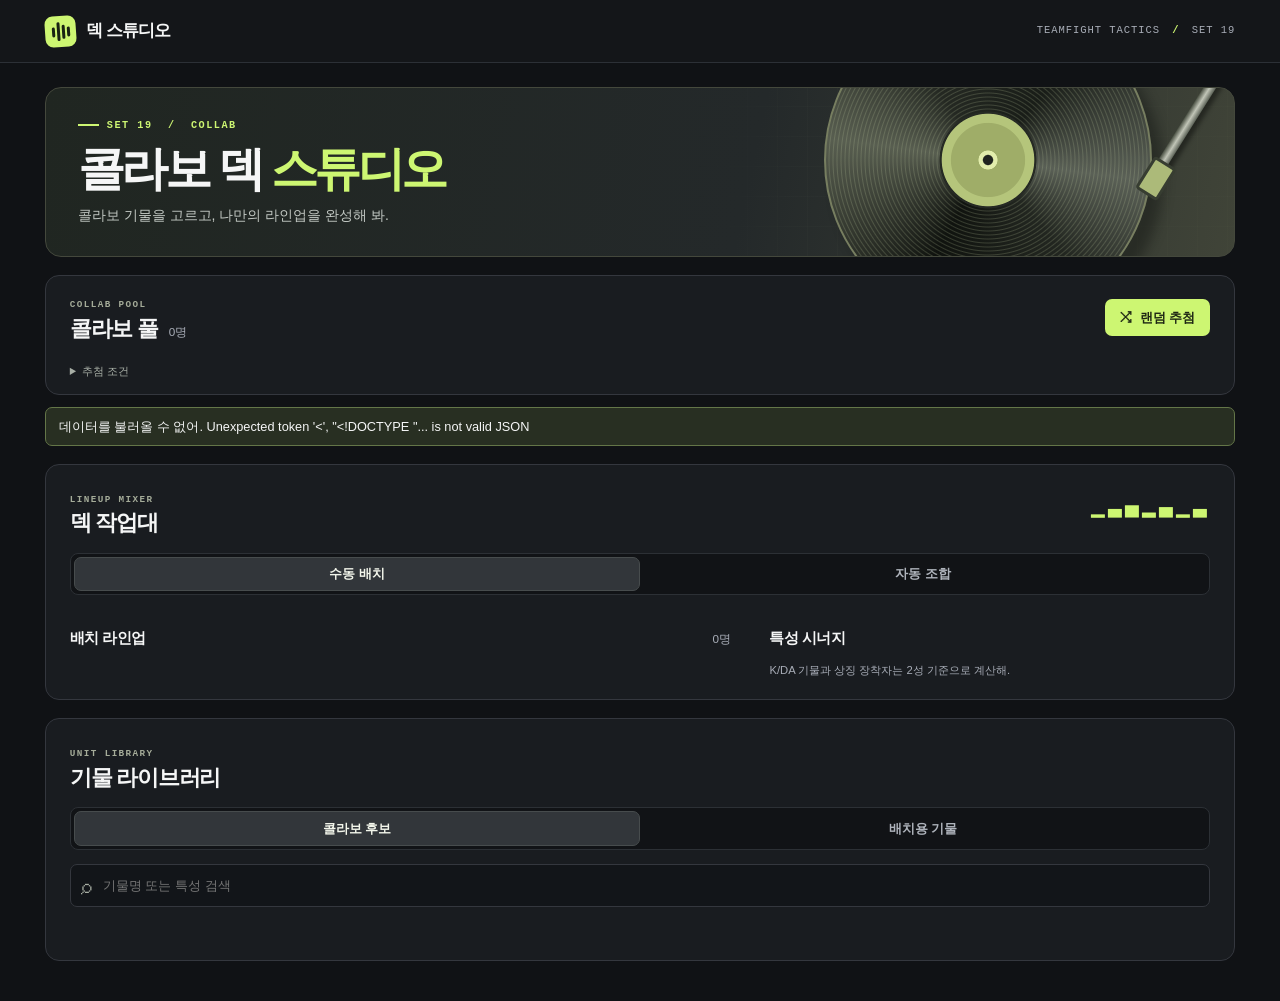
==== index.html @ a112018b "Publish the TFT Collab deck studio as a browser app" ====
﻿<!doctype html>
<html lang="ko" data-backend="server">
<head>
  <meta charset="utf-8">
  <meta name="viewport" content="width=device-width,initial-scale=1">
  <meta name="color-scheme" content="dark">
  <title>콜라보 덱 스튜디오 · TFT</title>
  <link rel="stylesheet" href="./style.css">
  <script src="./ui.js" defer></script>
</head>
<body>
<header><div class="wrap nav"><div class="brand"><i class="brandmark" aria-hidden="true"><b></b><b></b><b></b><b></b></i>덱 스튜디오</div><span>TEAMFIGHT TACTICS <b>/</b> SET 19</span></div></header>
<main class="wrap">
  <section class="hero">
    <div class="art" aria-hidden="true"><div class="record"></div><div class="arm"></div></div>
    <div class="hero-copy"><div class="eyebrow"><i></i> SET 19 &nbsp;/&nbsp; COLLAB</div><h1>콜라보 덱 <em>스튜디오</em></h1><p>콜라보 기물을 고르고, 나만의 라인업을 완성해 봐.</p></div>
  </section>
  <section class="panel pool">
    <div class="heading"><div><span class="overline">COLLAB POOL</span><h2>콜라보 풀 <small id="pool-count">0명</small></h2></div><button id="random" class="lime"><span aria-hidden="true">⤨</span> 랜덤 추첨</button></div>
    <div id="picks"></div>
    <details class="rules"><summary>추첨 조건</summary><p>1코스트 2명, 2·3코스트 각 1명, 4·5코스트 중 한 명 또는 각각 한 명을 뽑아. 해금 기물을 제외하고, 기본 특성이 2개인 기물끼리 특성이 겹치지 않는 조합이야.</p></details>
  </section>
  <div id="feedback" role="status" aria-live="polite"></div>
  <div class="workspace">
    <section class="panel board">
      <div class="heading"><div><span class="overline">LINEUP MIXER</span><h2>덱 작업대</h2></div><span class="wave" aria-hidden="true">▂▅▇▃▆▂▅</span></div>
      <div class="tabs" id="board-tabs"><button data-mode="manual" aria-pressed="true">수동 배치</button><button data-mode="auto" aria-pressed="false">자동 조합</button></div>
      <div id="auto" hidden><p class="note">소나 해금 후의 덱을 추천해. 콜라보 풀에서 2명을 고르고 소나를 더해 3콜라보를 맞춰.</p><label class="control">목표 인원 <select id="level"></select></label>
        <div class="unlock-controls">
          <details><summary>해금 기물 <small id="unlock-count"></small></summary><div id="unlocks"></div></details>
          <div>
            <button type="button" id="unlock-all">모든 해금 기물 사용</button>
            <button type="button" id="unlock-none">전체 해제</button>
          </div>
        </div>
        <details><summary>보유 상징 <small id="owned-count"></small></summary><div id="inventory"></div></details>
        <button id="build" class="lime">덱 자동 완성</button>
      </div>
      <div class="lineup-results">
        <div>
          <div class="section-title"><h3 id="team-title">배치 라인업</h3><small id="team-count">0명</small></div>
          <div id="team"></div><div id="editor"></div><div id="unused"></div>
        </div>
        <div>
          <div class="section-title"><h3>특성 시너지</h3><small id="active-count"></small></div><div id="synergies"></div>
          <p class="footnote">K/DA 기물과 상징 장착자는 2성 기준으로 계산해.</p>
        </div>
      </div>
    </section>
    <section class="panel library">
      <div class="heading"><div><span class="overline">UNIT LIBRARY</span><h2>기물 라이브러리</h2></div></div>
      <div class="tabs" id="library-tabs"><button data-lib="pool" aria-pressed="true">콜라보 후보</button><button data-lib="all" aria-pressed="false">배치용 기물</button></div>
      <label class="search"><span aria-hidden="true">⌕</span><input id="search" type="search" placeholder="기물명 또는 특성 검색" aria-label="기물명 또는 특성 검색"></label>
      <div class="filters" id="costs" aria-label="코스트 필터"></div>
      <div class="sub"><span id="library-hint"></span><label id="drawn-filter" hidden><input id="only" type="checkbox"> 콜라보만</label></div>
      <div id="roster" class="roster"></div>
    </section>
  </div>
</main></body></html>
---- style.css ----
﻿:root{--bg:#101215;--panel:#191c20;--edge:#34373e;--soft:#a8adb7;--lime:#cdf672;--text:#f5f6f6;font:15px/1.5 "Inter","Malgun Gothic","맑은 고딕",sans-serif;color:var(--text);background:var(--bg)}
*{box-sizing:border-box}body{margin:0}button,input,select{font:inherit}button,select,summary{cursor:pointer}button,input,select{color:inherit}button,select,input[type=search],input[type=number]{background:#24272d;border:1px solid var(--edge);border-radius:7px}button{padding:.43rem .75rem;font-weight:650}button:hover:not(:disabled){border-color:#848d75}button:disabled{opacity:.48;cursor:default}button:focus-visible,input:focus-visible,summary:focus-visible,select:focus-visible{outline:2px solid var(--lime);outline-offset:3px}.wrap{width:min(1380px,calc(100% - 7vw));margin:auto}[hidden]{display:none!important}
header{border-bottom:1px solid #2c3036;background:#141619}.nav{height:62px;display:flex;align-items:center;justify-content:space-between}.brand{display:flex;align-items:center;gap:10px;font-size:1.13rem;font-weight:850;letter-spacing:-.05em}.brandmark{background:var(--lime);width:31px;height:31px;border-radius:8px;display:flex;gap:2px;align-items:center;justify-content:center;transform:rotate(-4deg)}.brandmark b{height:10px;width:3px;background:#192313;border-radius:3px}.brandmark b:nth-child(2){height:19px}.brandmark b:nth-child(3){height:14px}.nav>span,.overline,.eyebrow,.wave{font-family:"IBM Plex Mono",Consolas,monospace}.nav>span{font-size:.7rem;letter-spacing:.09em;color:var(--soft)}.nav>span b{margin:0 5px;color:var(--lime)}
.hero{position:relative;isolation:isolate;overflow:hidden;margin:24px 0 18px;border:1px solid #44483c;border-radius:16px;min-height:170px;display:flex;align-items:center;background:linear-gradient(102deg,#202621,#24292a 59%,#404438)}.hero-copy{padding:24px 32px}.eyebrow,.overline{font-size:.68rem;letter-spacing:.15em;font-weight:700}.eyebrow{color:var(--lime);display:flex;align-items:center;gap:8px}.eyebrow i{width:21px;height:2px;background:var(--lime)}h1,h2,h3,p{margin:0}h1{font-size:clamp(2rem,3.7vw,3.6rem);line-height:1.28;letter-spacing:-.075em;font-weight:900;margin:6px 0}h1 em{color:var(--lime);font-style:normal}.hero p{font-size:.93rem;color:#c3c9c4}.art{z-index:-1;position:absolute;right:0;top:0;width:46%;height:100%;overflow:hidden;background:repeating-linear-gradient(90deg,transparent 0 29px,#c1c99b0a 30px),repeating-linear-gradient(0deg,transparent 0 29px,#c1c99b0a 30px);mask-image:linear-gradient(90deg,transparent,#000 20%)}.record{position:absolute;right:15%;top:-55%;width:328px;aspect-ratio:1;border-radius:50%;border:2px solid #777e60;box-shadow:12px 14px 12px #10120e66;background:radial-gradient(circle,#20241f 0 2%,#e2edac 2.5% 4%,#9fad68 4.3% 16%,#b5c57b 16.4% 20%,#262a24 20.4% 21%,transparent 21.3%),repeating-radial-gradient(circle,transparent 0 2px,#b9c59a38 3px,transparent 4px),conic-gradient(from 40deg,#191d18,#5a6056 16%,#222620 28%,#10130f 47%,#585e50 66%,#242822 79%,#191d18)}.arm{position:absolute;right:8%;top:-30px;height:140px;width:11px;border-radius:8px;background:linear-gradient(90deg,#484e41,#c1c5b7,#5d6358);transform:rotate(32deg);box-shadow:5px 4px 4px #0006}.arm:after{content:"";position:absolute;bottom:-7px;left:-5px;width:20px;height:32px;background:#acba79;border:3px solid #373d31;border-radius:4px}
.panel{background:var(--panel);border:1px solid var(--edge);border-radius:14px;padding:21px 24px}.heading,.section-title,.sub,.control,.inventory-row,.team-row,.pick,.synergy{display:flex;align-items:center;justify-content:space-between;gap:10px}.overline{color:#a5ac99;font-size:.62rem}.heading h2{font-size:1.45rem;letter-spacing:-.055em;line-height:1.4}.heading small,.section-title small,summary small{color:var(--soft);font-size:.78rem;font-weight:500;letter-spacing:0}.heading h2 small{margin-left:6px}.lime{background:var(--lime);color:#1e2714;border:0;font-size:.85rem;padding:.62rem .98rem}.lime:hover:not(:disabled){background:#e0ffac}.lime span{margin-right:4px}.pool{padding-top:15px;padding-bottom:14px}#picks{display:flex;gap:8px;flex-wrap:wrap;margin-top:12px}.pick{padding:3px 8px 3px 3px;gap:7px;background:#272d25;font-size:.8rem}.pick img{width:31px;height:31px;border-radius:4px;object-fit:cover}.pick b{color:var(--soft)}.empty-picks{border:1px dashed #444941;border-radius:7px;color:#abb1a6;width:100%;padding:9px 13px;font-size:.83rem}.rules{margin-top:7px;font-size:.74rem;color:#a7aea5}.rules p{padding-top:5px}.workspace{display:grid;gap:18px;grid-template-columns:minmax(0,1fr);align-items:start;margin:18px 0 40px}.tabs{display:flex;padding:3px;border-radius:8px;background:#111316;border:1px solid #2c3035;margin:14px 0}.tabs button{flex:1;background:none;border:1px solid transparent;color:#aeb3bb;font-size:.87rem}.tabs button[aria-pressed=true]{background:#32363a;color:#f3f6eb;border-color:#474c4d}.search{display:flex;border:1px solid var(--edge);border-radius:7px;background:#121519;align-items:center;gap:8px;padding:5px 10px}.search span{font-size:1.4rem;color:#a8afa4}.search input[type=search]{width:100%;background:transparent;border:0;padding:3px;font-size:.86rem}.filters{display:flex;flex-wrap:wrap;gap:6px;margin:12px 0}.filters button{padding:3px 10px;font-size:.78rem;color:#c1c4cb}.filters button[aria-pressed=true]{background:#333d26;color:var(--lime);border-color:#657449}.sub{font-size:.75rem;color:var(--soft);margin:8px 0}.sub input,input[type=checkbox]{accent-color:var(--lime)}.roster{display:grid;grid-template-columns:repeat(auto-fill,minmax(100px,1fr));gap:8px}.unit{display:flex;flex-direction:column;text-align:left;padding:0;overflow:hidden;border:1px solid #40434a;background:#202328;min-width:0;position:relative}.unit[aria-pressed=true]{outline:1px solid var(--lime);border-color:var(--lime)}.portrait{position:relative;width:100%;height:auto;aspect-ratio:1.46;background:#353943;border-bottom:2px solid var(--cost)}.portrait img{width:100%;height:100%;object-fit:cover;display:block}.coin{position:absolute;left:5px;top:5px;background:#12151be8;color:var(--cost);font:700 .69rem/1.55 Consolas,monospace;padding:0 5px;border-radius:4px}.unit strong,.unit .traits{display:block;width:100%;white-space:nowrap;overflow:hidden;text-overflow:ellipsis;padding:0 7px}.unit strong{font-size:.88rem;margin-top:4px}.unit .traits{font-size:.67rem;font-weight:400;color:#aeb2bb;margin:1px 0 6px}.wave{color:var(--lime);letter-spacing:2px}.section-title{margin:18px 0 9px}.section-title h3{font-size:1rem;letter-spacing:-.04em}.quiet{display:block;padding:18px 12px;color:var(--soft);font-size:.83rem;background:#14171b;border:1px dashed #3a4045;border-radius:8px;text-align:center}.roster>.quiet{grid-column:1/-1}.footnote,.note{color:var(--soft);font-size:.75rem;margin-top:12px}.team-row,.synergy,.inventory-row{padding:6px 0;border-bottom:1px solid #30333a}.team-row img,.synergy img{width:36px;height:36px;object-fit:cover;border-radius:4px}.team-row button:first-child{display:flex;align-items:center;text-align:left;gap:8px;flex:1;background:none;border-color:transparent;padding:2px}.team-row button[aria-pressed=true]{background:#2d3328;border-color:#607447}.team-row button small,.team-row .result small{display:block;color:var(--soft);font-size:.72rem;font-weight:400}.team-row .result{display:flex;align-items:center;gap:8px}.team-row .remove{padding:2px 8px;color:var(--soft)}.synergy img{width:24px;height:24px;object-fit:contain}.synergy span:nth-child(2){flex:1}.synergy{font-size:.84rem}.synergy small{color:var(--soft)}.synergy.active small{color:var(--lime)}.control{font-size:.85rem;margin:8px 0}.control select,#editor select{max-width:70%}select{padding:5px 7px}#auto details{padding:8px 0;font-size:.84rem;border-bottom:1px solid var(--edge)}#build{width:100%;margin-top:12px}#unlocks,#inventory{max-height:230px;overflow:auto}#unlocks label{display:block;padding:4px}#unlocks label small{display:block;margin-left:24px;color:var(--soft)}.inventory-row input{width:62px;padding:3px}.editor{background:#23272b;padding:10px 13px;border-radius:8px;font-size:.83rem;margin:10px 0}.editor button{font-size:.76rem}.equipment{display:flex;flex-wrap:wrap;gap:5px;margin-top:6px}.muted{color:var(--soft)}#feedback:not(:empty){margin:12px 0;padding:9px 13px;border:1px solid #647648;background:#282f22;border-radius:7px;font-size:.85rem}#feedback:empty{display:none}

@media(max-width:850px){.wrap{width:calc(100% - 28px)}.workspace{gap:12px}.panel{padding:15px}.hero-copy{padding:20px}.record{right:-20%}.hero{min-height:145px}.roster{grid-template-columns:repeat(auto-fill,minmax(85px,1fr))}}
@media(max-width:650px){.workspace{grid-template-columns:minmax(0,1fr)}.roster{max-height:52vh;overflow:auto;grid-template-columns:repeat(auto-fill,minmax(82px,1fr))}.nav{height:48px}.nav>span{font-size:.58rem}.hero{margin-top:14px}.hero-copy{max-width:85%}.hero p{font-size:.78rem}.art{width:31%;opacity:.55}.record{right:-180px}.arm{display:none}.heading h2{font-size:1.25rem}.pool .lime{padding:.5rem .65rem}.heading{gap:5px}}

.lineup-results {
  display: grid;
  grid-template-columns: minmax(0, 3fr) minmax(0, 2fr);
  gap: clamp(16px, 3vw, 40px);
}
#team {
  display: grid;
  grid-template-columns: repeat(auto-fit, minmax(min(100%, 240px), 1fr));
  align-items: start;
  column-gap: 16px;
}
#team > .quiet { grid-column: 1 / -1; }
@media (max-width: 580px) {
  .lineup-results { grid-template-columns: minmax(0, 1fr); gap: 0; }
}
.unlock-controls {
  display: grid;
  grid-template-columns: minmax(0, 1fr) auto;
  align-items: start;
  gap: 8px;
}
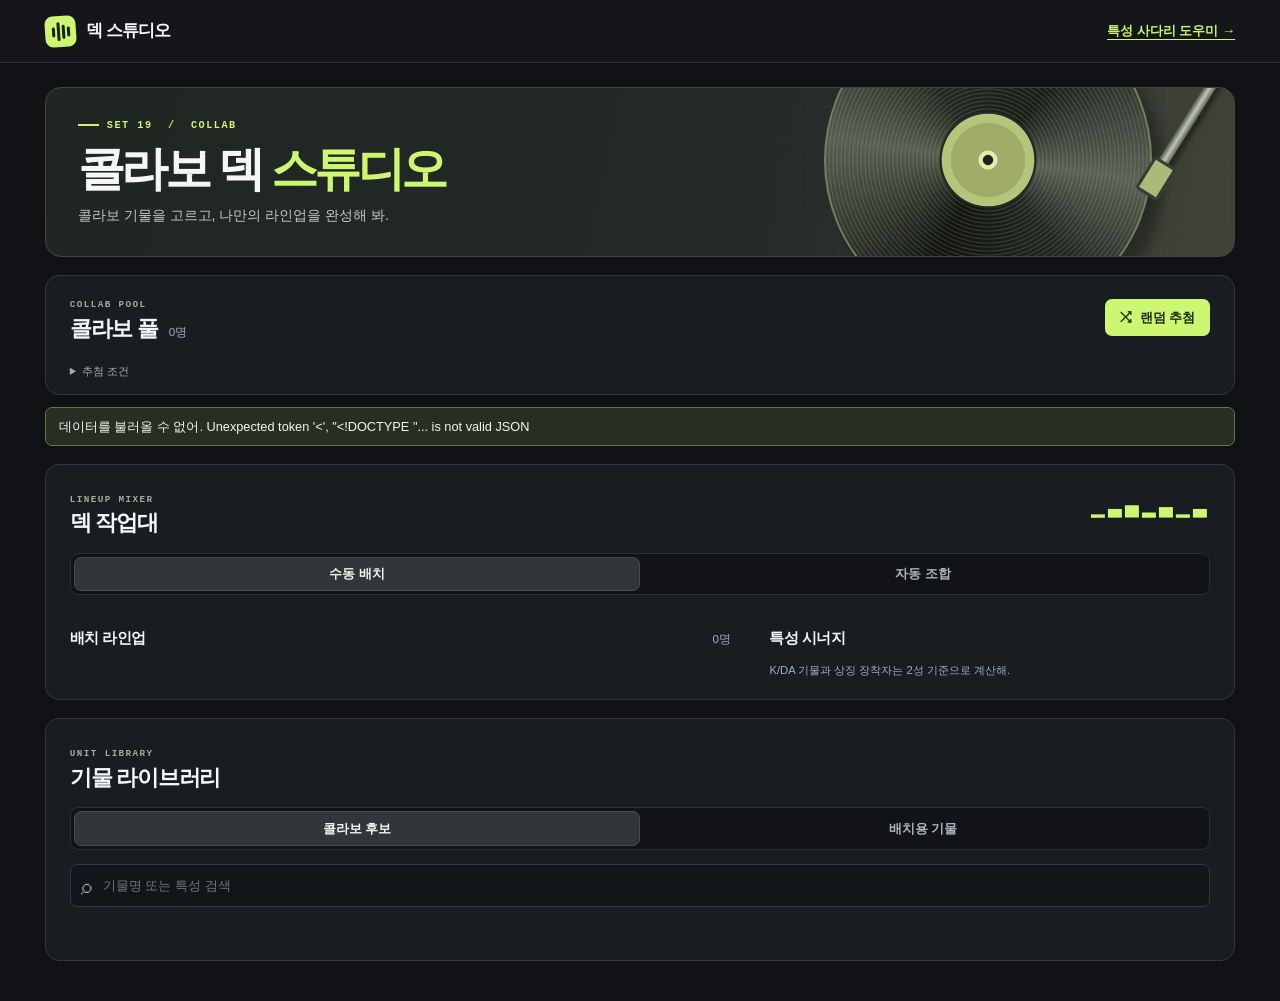
==== commit f8aaf2e4: "Add standalone trait ladder planner and team code copying" ====
--- a/index.html
+++ b/index.html
@@ -9,7 +9,7 @@
   <script src="./ui.js" defer></script>
 </head>
 <body>
-<header><div class="wrap nav"><div class="brand"><i class="brandmark" aria-hidden="true"><b></b><b></b><b></b><b></b></i>덱 스튜디오</div><span>TEAMFIGHT TACTICS <b>/</b> SET 19</span></div></header>
+<header><nav class="wrap nav" aria-label="도구 이동"><div class="brand"><i class="brandmark" aria-hidden="true"><b></b><b></b><b></b><b></b></i>덱 스튜디오</div><a href="./ladder.html">특성 사다리 도우미 →</a></nav></header>
 <main class="wrap">
   <section class="hero">
     <div class="art" aria-hidden="true"><div class="record"></div><div class="arm"></div></div>
--- a/style.css
+++ b/style.css
@@ -2,7 +2,7 @@
 *{box-sizing:border-box}body{margin:0}button,input,select{font:inherit}button,select,summary{cursor:pointer}button,input,select{color:inherit}button,select,input[type=search],input[type=number]{background:#24272d;border:1px solid var(--edge);border-radius:7px}button{padding:.43rem .75rem;font-weight:650}button:hover:not(:disabled){border-color:#848d75}button:disabled{opacity:.48;cursor:default}button:focus-visible,input:focus-visible,summary:focus-visible,select:focus-visible{outline:2px solid var(--lime);outline-offset:3px}.wrap{width:min(1380px,calc(100% - 7vw));margin:auto}[hidden]{display:none!important}
 header{border-bottom:1px solid #2c3036;background:#141619}.nav{height:62px;display:flex;align-items:center;justify-content:space-between}.brand{display:flex;align-items:center;gap:10px;font-size:1.13rem;font-weight:850;letter-spacing:-.05em}.brandmark{background:var(--lime);width:31px;height:31px;border-radius:8px;display:flex;gap:2px;align-items:center;justify-content:center;transform:rotate(-4deg)}.brandmark b{height:10px;width:3px;background:#192313;border-radius:3px}.brandmark b:nth-child(2){height:19px}.brandmark b:nth-child(3){height:14px}.nav>span,.overline,.eyebrow,.wave{font-family:"IBM Plex Mono",Consolas,monospace}.nav>span{font-size:.7rem;letter-spacing:.09em;color:var(--soft)}.nav>span b{margin:0 5px;color:var(--lime)}
 .hero{position:relative;isolation:isolate;overflow:hidden;margin:24px 0 18px;border:1px solid #44483c;border-radius:16px;min-height:170px;display:flex;align-items:center;background:linear-gradient(102deg,#202621,#24292a 59%,#404438)}.hero-copy{padding:24px 32px}.eyebrow,.overline{font-size:.68rem;letter-spacing:.15em;font-weight:700}.eyebrow{color:var(--lime);display:flex;align-items:center;gap:8px}.eyebrow i{width:21px;height:2px;background:var(--lime)}h1,h2,h3,p{margin:0}h1{font-size:clamp(2rem,3.7vw,3.6rem);line-height:1.28;letter-spacing:-.075em;font-weight:900;margin:6px 0}h1 em{color:var(--lime);font-style:normal}.hero p{font-size:.93rem;color:#c3c9c4}.art{z-index:-1;position:absolute;right:0;top:0;width:46%;height:100%;overflow:hidden;background:repeating-linear-gradient(90deg,transparent 0 29px,#c1c99b0a 30px),repeating-linear-gradient(0deg,transparent 0 29px,#c1c99b0a 30px);mask-image:linear-gradient(90deg,transparent,#000 20%)}.record{position:absolute;right:15%;top:-55%;width:328px;aspect-ratio:1;border-radius:50%;border:2px solid #777e60;box-shadow:12px 14px 12px #10120e66;background:radial-gradient(circle,#20241f 0 2%,#e2edac 2.5% 4%,#9fad68 4.3% 16%,#b5c57b 16.4% 20%,#262a24 20.4% 21%,transparent 21.3%),repeating-radial-gradient(circle,transparent 0 2px,#b9c59a38 3px,transparent 4px),conic-gradient(from 40deg,#191d18,#5a6056 16%,#222620 28%,#10130f 47%,#585e50 66%,#242822 79%,#191d18)}.arm{position:absolute;right:8%;top:-30px;height:140px;width:11px;border-radius:8px;background:linear-gradient(90deg,#484e41,#c1c5b7,#5d6358);transform:rotate(32deg);box-shadow:5px 4px 4px #0006}.arm:after{content:"";position:absolute;bottom:-7px;left:-5px;width:20px;height:32px;background:#acba79;border:3px solid #373d31;border-radius:4px}
-.panel{background:var(--panel);border:1px solid var(--edge);border-radius:14px;padding:21px 24px}.heading,.section-title,.sub,.control,.inventory-row,.team-row,.pick,.synergy{display:flex;align-items:center;justify-content:space-between;gap:10px}.overline{color:#a5ac99;font-size:.62rem}.heading h2{font-size:1.45rem;letter-spacing:-.055em;line-height:1.4}.heading small,.section-title small,summary small{color:var(--soft);font-size:.78rem;font-weight:500;letter-spacing:0}.heading h2 small{margin-left:6px}.lime{background:var(--lime);color:#1e2714;border:0;font-size:.85rem;padding:.62rem .98rem}.lime:hover:not(:disabled){background:#e0ffac}.lime span{margin-right:4px}.pool{padding-top:15px;padding-bottom:14px}#picks{display:flex;gap:8px;flex-wrap:wrap;margin-top:12px}.pick{padding:3px 8px 3px 3px;gap:7px;background:#272d25;font-size:.8rem}.pick img{width:31px;height:31px;border-radius:4px;object-fit:cover}.pick b{color:var(--soft)}.empty-picks{border:1px dashed #444941;border-radius:7px;color:#abb1a6;width:100%;padding:9px 13px;font-size:.83rem}.rules{margin-top:7px;font-size:.74rem;color:#a7aea5}.rules p{padding-top:5px}.workspace{display:grid;gap:18px;grid-template-columns:minmax(0,1fr);align-items:start;margin:18px 0 40px}.tabs{display:flex;padding:3px;border-radius:8px;background:#111316;border:1px solid #2c3035;margin:14px 0}.tabs button{flex:1;background:none;border:1px solid transparent;color:#aeb3bb;font-size:.87rem}.tabs button[aria-pressed=true]{background:#32363a;color:#f3f6eb;border-color:#474c4d}.search{display:flex;border:1px solid var(--edge);border-radius:7px;background:#121519;align-items:center;gap:8px;padding:5px 10px}.search span{font-size:1.4rem;color:#a8afa4}.search input[type=search]{width:100%;background:transparent;border:0;padding:3px;font-size:.86rem}.filters{display:flex;flex-wrap:wrap;gap:6px;margin:12px 0}.filters button{padding:3px 10px;font-size:.78rem;color:#c1c4cb}.filters button[aria-pressed=true]{background:#333d26;color:var(--lime);border-color:#657449}.sub{font-size:.75rem;color:var(--soft);margin:8px 0}.sub input,input[type=checkbox]{accent-color:var(--lime)}.roster{display:grid;grid-template-columns:repeat(auto-fill,minmax(100px,1fr));gap:8px}.unit{display:flex;flex-direction:column;text-align:left;padding:0;overflow:hidden;border:1px solid #40434a;background:#202328;min-width:0;position:relative}.unit[aria-pressed=true]{outline:1px solid var(--lime);border-color:var(--lime)}.portrait{position:relative;width:100%;height:auto;aspect-ratio:1.46;background:#353943;border-bottom:2px solid var(--cost)}.portrait img{width:100%;height:100%;object-fit:cover;display:block}.coin{position:absolute;left:5px;top:5px;background:#12151be8;color:var(--cost);font:700 .69rem/1.55 Consolas,monospace;padding:0 5px;border-radius:4px}.unit strong,.unit .traits{display:block;width:100%;white-space:nowrap;overflow:hidden;text-overflow:ellipsis;padding:0 7px}.unit strong{font-size:.88rem;margin-top:4px}.unit .traits{font-size:.67rem;font-weight:400;color:#aeb2bb;margin:1px 0 6px}.wave{color:var(--lime);letter-spacing:2px}.section-title{margin:18px 0 9px}.section-title h3{font-size:1rem;letter-spacing:-.04em}.quiet{display:block;padding:18px 12px;color:var(--soft);font-size:.83rem;background:#14171b;border:1px dashed #3a4045;border-radius:8px;text-align:center}.roster>.quiet{grid-column:1/-1}.footnote,.note{color:var(--soft);font-size:.75rem;margin-top:12px}.team-row,.synergy,.inventory-row{padding:6px 0;border-bottom:1px solid #30333a}.team-row img,.synergy img{width:36px;height:36px;object-fit:cover;border-radius:4px}.team-row button:first-child{display:flex;align-items:center;text-align:left;gap:8px;flex:1;background:none;border-color:transparent;padding:2px}.team-row button[aria-pressed=true]{background:#2d3328;border-color:#607447}.team-row button small,.team-row .result small{display:block;color:var(--soft);font-size:.72rem;font-weight:400}.team-row .result{display:flex;align-items:center;gap:8px}.team-row .remove{padding:2px 8px;color:var(--soft)}.synergy img{width:24px;height:24px;object-fit:contain}.synergy span:nth-child(2){flex:1}.synergy{font-size:.84rem}.synergy small{color:var(--soft)}.synergy.active small{color:var(--lime)}.control{font-size:.85rem;margin:8px 0}.control select,#editor select{max-width:70%}select{padding:5px 7px}#auto details{padding:8px 0;font-size:.84rem;border-bottom:1px solid var(--edge)}#build{width:100%;margin-top:12px}#unlocks,#inventory{max-height:230px;overflow:auto}#unlocks label{display:block;padding:4px}#unlocks label small{display:block;margin-left:24px;color:var(--soft)}.inventory-row input{width:62px;padding:3px}.editor{background:#23272b;padding:10px 13px;border-radius:8px;font-size:.83rem;margin:10px 0}.editor button{font-size:.76rem}.equipment{display:flex;flex-wrap:wrap;gap:5px;margin-top:6px}.muted{color:var(--soft)}#feedback:not(:empty){margin:12px 0;padding:9px 13px;border:1px solid #647648;background:#282f22;border-radius:7px;font-size:.85rem}#feedback:empty{display:none}
+.panel{background:var(--panel);border:1px solid var(--edge);border-radius:14px;padding:21px 24px}.heading,.section-title,.sub,.control,.inventory-row,.team-row,.pick,.synergy{display:flex;align-items:center;justify-content:space-between;gap:10px}.overline{color:#a5ac99;font-size:.62rem}.heading h2{font-size:1.45rem;letter-spacing:-.055em;line-height:1.4}.heading small,.section-title small,summary small{color:var(--soft);font-size:.78rem;font-weight:500;letter-spacing:0}.heading h2 small{margin-left:6px}.lime{background:var(--lime);color:#1e2714;border:0;font-size:.85rem;padding:.62rem .98rem}.lime:hover:not(:disabled){background:#e0ffac}.lime span{margin-right:4px}.pool{padding-top:15px;padding-bottom:14px}#picks{display:flex;gap:8px;flex-wrap:wrap;margin-top:12px}.pick{padding:3px 8px 3px 3px;gap:7px;background:#272d25;font-size:.8rem}.pick img{width:31px;height:31px;border-radius:4px;object-fit:cover}.pick b{color:var(--soft)}.empty-picks{border:1px dashed #444941;border-radius:7px;color:#abb1a6;width:100%;padding:9px 13px;font-size:.83rem}.rules{margin-top:7px;font-size:.74rem;color:#a7aea5}.rules p{padding-top:5px}.workspace{display:grid;gap:18px;grid-template-columns:minmax(0,1fr);align-items:start;margin:18px 0 40px}.tabs{display:flex;padding:3px;border-radius:8px;background:#111316;border:1px solid #2c3035;margin:14px 0}.tabs button{flex:1;background:none;border:1px solid transparent;color:#aeb3bb;font-size:.87rem}.tabs button[aria-pressed=true]{background:#32363a;color:#f3f6eb;border-color:#474c4d}.search{display:flex;border:1px solid var(--edge);border-radius:7px;background:#121519;align-items:center;gap:8px;padding:5px 10px}.search span{font-size:1.4rem;color:#a8afa4}.search input[type=search]{width:100%;background:transparent;border:0;padding:3px;font-size:.86rem}.filters{display:flex;flex-wrap:wrap;gap:6px;margin:12px 0}.filters button{padding:3px 10px;font-size:.78rem;color:#c1c4cb}.filters button[aria-pressed=true]{background:#333d26;color:var(--lime);border-color:#657449}.sub{font-size:.75rem;color:var(--soft);margin:8px 0}.sub input,input[type=checkbox]{accent-color:var(--lime)}.roster{display:grid;grid-template-columns:repeat(auto-fill,minmax(100px,1fr));gap:8px}.unit{display:flex;flex-direction:column;text-align:left;padding:0;overflow:hidden;border:1px solid #40434a;background:#202328;min-width:0;position:relative}.unit[aria-pressed=true]{outline:1px solid var(--lime);border-color:var(--lime)}.portrait{position:relative;width:100%;height:auto;aspect-ratio:1.46;background:#353943;border-bottom:0}.champion-portrait{border:3px solid var(--cost);box-sizing:border-box}.portrait .champion-portrait{border-width:5px}.portrait img{width:100%;height:100%;object-fit:cover;display:block}.coin{position:absolute;left:5px;top:5px;background:#12151be8;color:var(--cost);font:700 .69rem/1.55 Consolas,monospace;padding:0 5px;border-radius:4px}.unit strong,.unit .traits{display:block;width:100%;white-space:nowrap;overflow:hidden;text-overflow:ellipsis;padding:0 7px}.unit strong{font-size:.88rem;margin-top:4px}.unit .traits{font-size:.67rem;font-weight:400;color:#aeb2bb;margin:1px 0 6px}.wave{color:var(--lime);letter-spacing:2px}.section-title{margin:18px 0 9px}.section-title h3{font-size:1rem;letter-spacing:-.04em}.quiet{display:block;padding:18px 12px;color:var(--soft);font-size:.83rem;background:#14171b;border:1px dashed #3a4045;border-radius:8px;text-align:center}.roster>.quiet{grid-column:1/-1}.footnote,.note{color:var(--soft);font-size:.75rem;margin-top:12px}.team-row,.synergy,.inventory-row{padding:6px 0;border-bottom:1px solid #30333a}.team-row img,.synergy img{width:36px;height:36px;object-fit:cover;border-radius:4px}.team-row button:first-child{display:flex;align-items:center;text-align:left;gap:8px;flex:1;background:none;border-color:transparent;padding:2px}.team-row button[aria-pressed=true]{background:#2d3328;border-color:#607447}.team-row button small,.team-row .result small{display:block;color:var(--soft);font-size:.72rem;font-weight:400}.team-row .result{display:flex;align-items:center;gap:8px}.team-row .remove{padding:2px 8px;color:var(--soft)}.synergy img{width:24px;height:24px;object-fit:contain}.synergy span:nth-child(2){flex:1}.synergy{font-size:.84rem}.synergy small{color:var(--soft)}.synergy.active small{color:var(--lime)}.control{font-size:.85rem;margin:8px 0}.control select,#editor select{max-width:70%}select{padding:5px 7px}#auto details{padding:8px 0;font-size:.84rem;border-bottom:1px solid var(--edge)}#build{width:100%;margin-top:12px}#unlocks,#inventory{max-height:230px;overflow:auto}#unlocks label{display:block;padding:4px}#unlocks label small{display:block;margin-left:24px;color:var(--soft)}.inventory-row input{width:62px;padding:3px}.editor{background:#23272b;padding:10px 13px;border-radius:8px;font-size:.83rem;margin:10px 0}.editor button{font-size:.76rem}.equipment{display:flex;flex-wrap:wrap;gap:5px;margin-top:6px}.muted{color:var(--soft)}#feedback:not(:empty){margin:12px 0;padding:9px 13px;border:1px solid #647648;background:#282f22;border-radius:7px;font-size:.85rem}#feedback:empty{display:none}
 
 @media(max-width:850px){.wrap{width:calc(100% - 28px)}.workspace{gap:12px}.panel{padding:15px}.hero-copy{padding:20px}.record{right:-20%}.hero{min-height:145px}.roster{grid-template-columns:repeat(auto-fill,minmax(85px,1fr))}}
 @media(max-width:650px){.workspace{grid-template-columns:minmax(0,1fr)}.roster{max-height:52vh;overflow:auto;grid-template-columns:repeat(auto-fill,minmax(82px,1fr))}.nav{height:48px}.nav>span{font-size:.58rem}.hero{margin-top:14px}.hero-copy{max-width:85%}.hero p{font-size:.78rem}.art{width:31%;opacity:.55}.record{right:-180px}.arm{display:none}.heading h2{font-size:1.25rem}.pool .lime{padding:.5rem .65rem}.heading{gap:5px}}
@@ -18,7 +18,7 @@
   align-items: start;
   column-gap: 16px;
 }
-#team > .quiet { grid-column: 1 / -1; }
+#team > .quiet, #team > .team-code { grid-column: 1 / -1; }
 @media (max-width: 580px) {
   .lineup-results { grid-template-columns: minmax(0, 1fr); gap: 0; }
 }
@@ -28,3 +28,29 @@
   align-items: start;
   gap: 8px;
 }
+.ladder { margin-bottom: 18px; }
+.nav a { color: var(--lime); font-size: .88rem; font-weight: 650; text-underline-offset: 4px; }
+.library .heading + .search { margin-top: 14px; }
+.ladder > .control { justify-content: flex-start; margin-top: 16px; }
+#ladder-guide h3 { margin: 18px 0 8px; font-size: 1rem; }
+#ladder-guide p { font-size: .85rem; margin: 5px 0; }
+.ladder-roster { display: flex; flex-wrap: wrap; gap: 6px; margin-bottom: 10px; }
+.ladder-pick { display: inline-flex; align-items: center; gap: 6px; font-size: .85rem; }
+.ladder-roster .ladder-pick { padding: 3px 8px 3px 3px; background: #272d25; border-radius: 5px; }
+.ladder-pick img { width: 30px; height: 30px; object-fit: cover; border-radius: 3px; }
+.ladder-steps { list-style: none; padding: 0; margin: 0; }
+.ladder-steps li { border-top: 1px solid var(--edge); padding: 4px 0; }
+.ladder-steps summary { font-size: .85rem; }
+.ladder-steps summary b { display: inline-block; width: 4em; }
+.ladder-steps .ladder-pick { vertical-align: middle; }
+.ladder-steps small { margin-left: 10px; color: var(--lime); }
+.ladder-steps p { color: var(--soft); }
+.ladder-choices { display: grid; gap: 6px; }
+.ladder-choice { display: grid; gap: 6px; width: 100%; padding: 10px; text-align: left; }
+.ladder-choice[aria-pressed="true"] { border-color: var(--lime); }
+.ladder-choice .ladder-roster { margin: 0; }
+.ladder-unavailable { margin: 20px 0 12px; font-size: clamp(1.5rem, 4vw, 2.2rem); }
+.ladder-extra-emblems { display: flex; align-items: center; flex-wrap: wrap; gap: 6px; margin-bottom: 12px; }
+.ladder-extra-emblems button { padding: 5px; }
+.ladder-extra-emblems img { display: block; width: 30px; height: 30px; object-fit: contain; }
+.ladder-alternative[aria-pressed="true"] { border-color: var(--lime); }
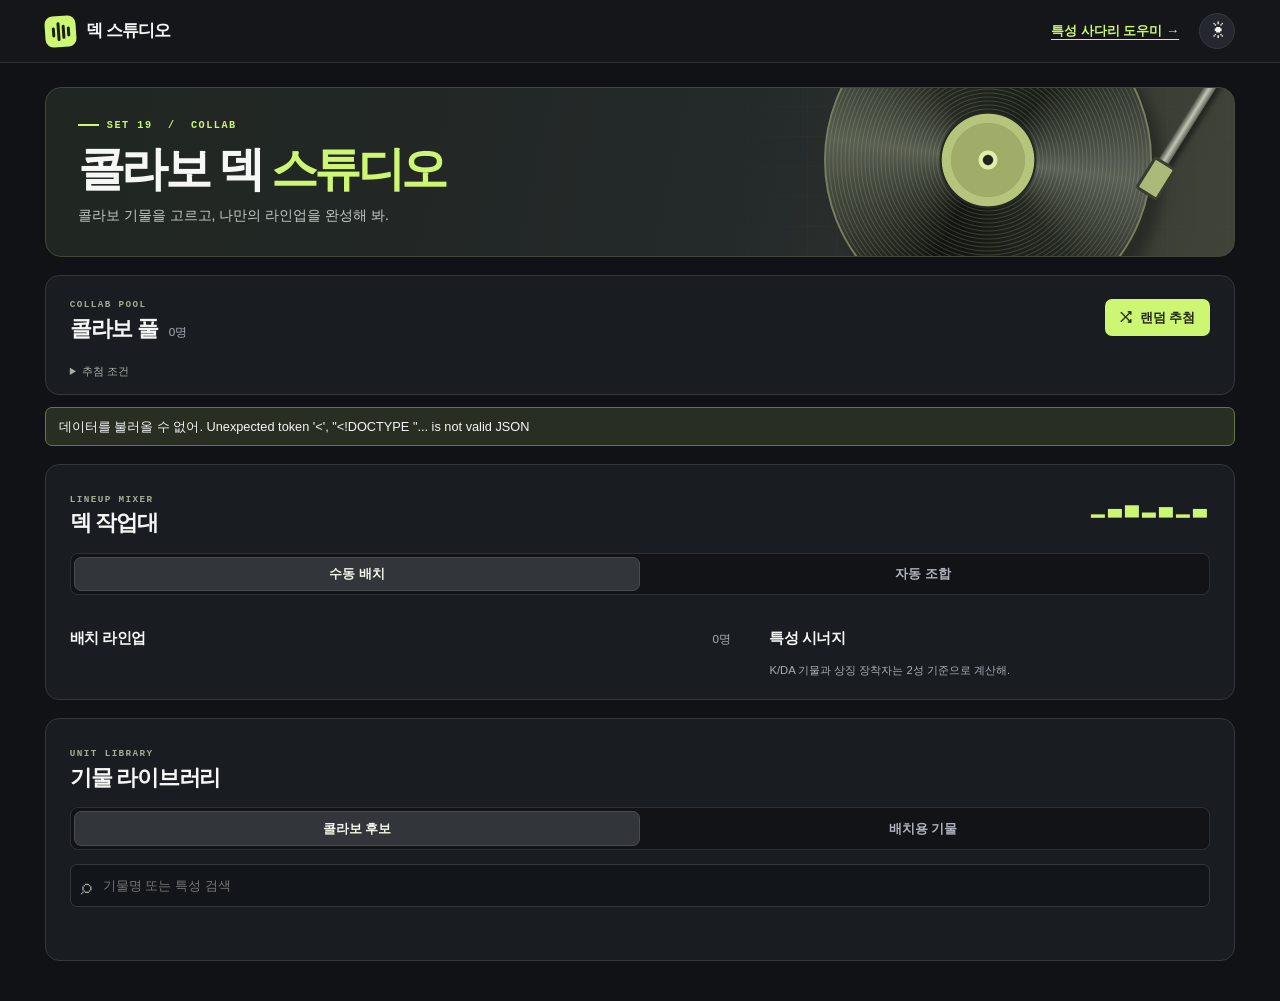
==== commit 4fc51769: "Add light theme for deck studio and trait ladder" ====
--- a/index.html
+++ b/index.html
@@ -3,13 +3,14 @@
 <head>
   <meta charset="utf-8">
   <meta name="viewport" content="width=device-width,initial-scale=1">
-  <meta name="color-scheme" content="dark">
+  <meta name="color-scheme" content="dark light">
   <title>콜라보 덱 스튜디오 · TFT</title>
+  <script src="./theme.js"></script>
   <link rel="stylesheet" href="./style.css">
   <script src="./ui.js" defer></script>
 </head>
 <body>
-<header><nav class="wrap nav" aria-label="도구 이동"><div class="brand"><i class="brandmark" aria-hidden="true"><b></b><b></b><b></b><b></b></i>덱 스튜디오</div><a href="./ladder.html">특성 사다리 도우미 →</a></nav></header>
+<header><nav class="wrap nav" aria-label="도구 이동"><div class="brand"><i class="brandmark" aria-hidden="true"><b></b><b></b><b></b><b></b></i>덱 스튜디오</div><div class="nav-actions"><a id="tool-link" href="./ladder.html">특성 사다리 도우미 →</a><button type="button" id="theme-toggle" aria-label="라이트 테마" aria-pressed="false"><span aria-hidden="true">&#9728;</span></button></div></nav></header>
 <main class="wrap">
   <section class="hero">
     <div class="art" aria-hidden="true"><div class="record"></div><div class="arm"></div></div>
--- a/style.css
+++ b/style.css
@@ -54,3 +54,59 @@
 .ladder-extra-emblems button { padding: 5px; }
 .ladder-extra-emblems img { display: block; width: 30px; height: 30px; object-fit: contain; }
 .ladder-alternative[aria-pressed="true"] { border-color: var(--lime); }
+
+:root { color-scheme: dark; }
+.nav-actions { display: flex; align-items: center; gap: clamp(8px, 2vw, 20px); }
+#theme-toggle {
+  display: grid; place-items: center; width: 36px; height: 36px;
+  padding: 0; font: 22px/1 "Segoe UI Symbol", sans-serif; border-radius: 50%;
+}
+:root[data-theme="light"] {
+  color-scheme: light;
+  --bg: #f4f6f3;
+  --panel: #fff;
+  --edge: #cdd5cb;
+  --soft: #566256;
+  --lime: #42651e;
+  --text: #1a241d;
+  --surface: #f0f3ef;
+  --selected: #e9f3dc;
+}
+[data-theme="light"] header { background: #fff; border-color: var(--edge); }
+[data-theme="light"] :is(button, select, input[type=number]) { background: var(--surface); }
+[data-theme="light"] .brandmark,
+[data-theme="light"] .lime { background: #c4e98c; }
+[data-theme="light"] .lime:hover:not(:disabled) { background: #b4df73; }
+[data-theme="light"] .hero {
+  background: linear-gradient(105deg, #f7faef, #e8efdf 60%, #cad5b9);
+  border-color: #c5d1b8;
+}
+[data-theme="light"] .hero p,
+[data-theme="light"] :is(.overline, .rules, .unit .traits, .search span) { color: var(--soft); }
+[data-theme="light"] .panel { box-shadow: 0 2px 8px #20371d08; }
+[data-theme="light"] :is(.pick, .ladder-roster .ladder-pick, .team-row button[aria-pressed=true]) {
+  background: var(--selected);
+}
+[data-theme="light"] :is(.empty-picks, .quiet) {
+  background: #fafbf8; border-color: #bcc8b9; color: var(--soft);
+}
+[data-theme="light"] .tabs { background: var(--surface); border-color: var(--edge); }
+[data-theme="light"] .tabs button { color: var(--soft); background: transparent; }
+[data-theme="light"] .tabs button[aria-pressed=true] {
+  background: white; color: var(--text); border-color: #bdc9b9; box-shadow: 0 1px 3px #20371d12;
+}
+[data-theme="light"] .search { background: white; }
+[data-theme="light"] .filters button { color: var(--soft); }
+[data-theme="light"] .filters button[aria-pressed=true],
+[data-theme="light"] #feedback:not(:empty) {
+  color: var(--lime); background: var(--selected); border-color: #93ae77;
+}
+[data-theme="light"] .unit { background: white; border-color: var(--edge); }
+[data-theme="light"] .unit[aria-pressed=true] { background: var(--selected); border-color: var(--lime); }
+[data-theme="light"] :is(.team-row, .synergy, .inventory-row) { border-color: var(--edge); }
+[data-theme="light"] .editor { background: var(--surface); }
+[data-theme="light"] .synergy img { background: #364337; border-radius: 4px; }
+@media (max-width: 420px) {
+  .nav a { font-size: .76rem; }
+  .brand { font-size: 1rem; gap: 7px; }
+}
